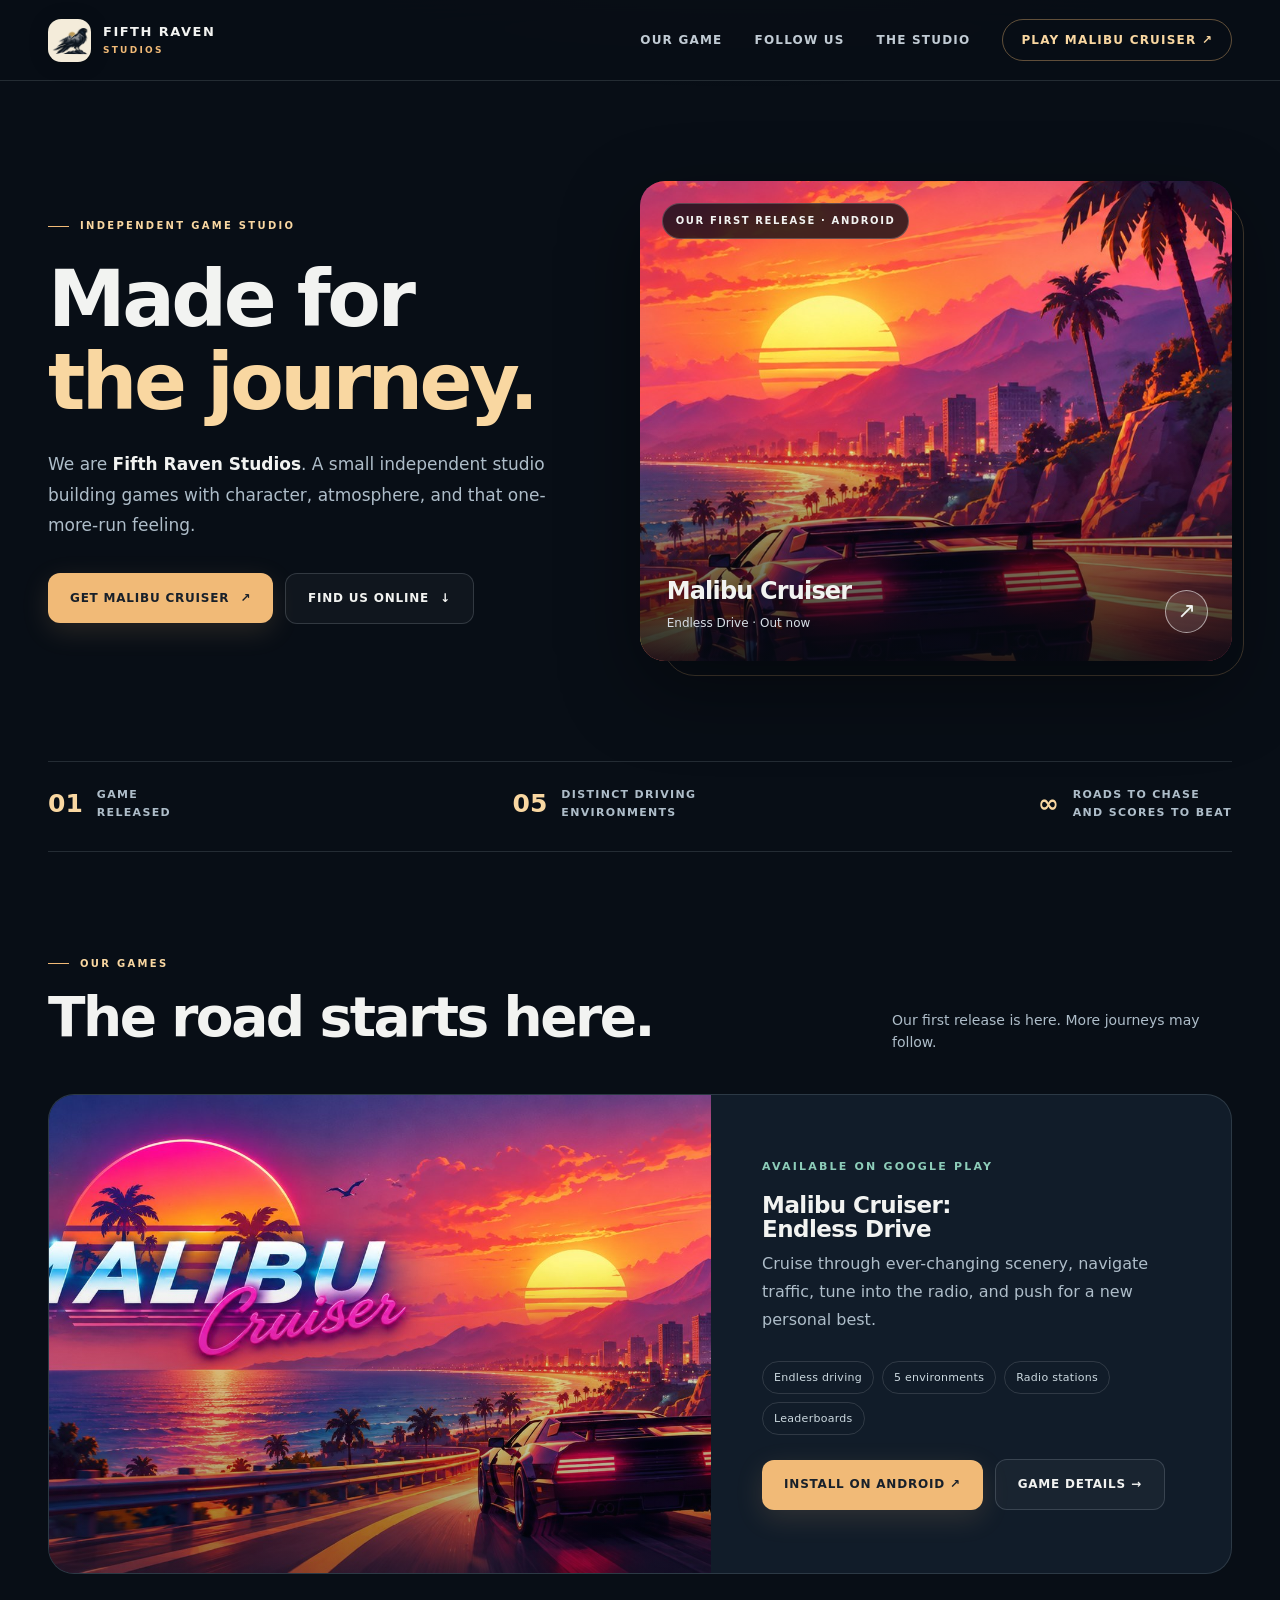
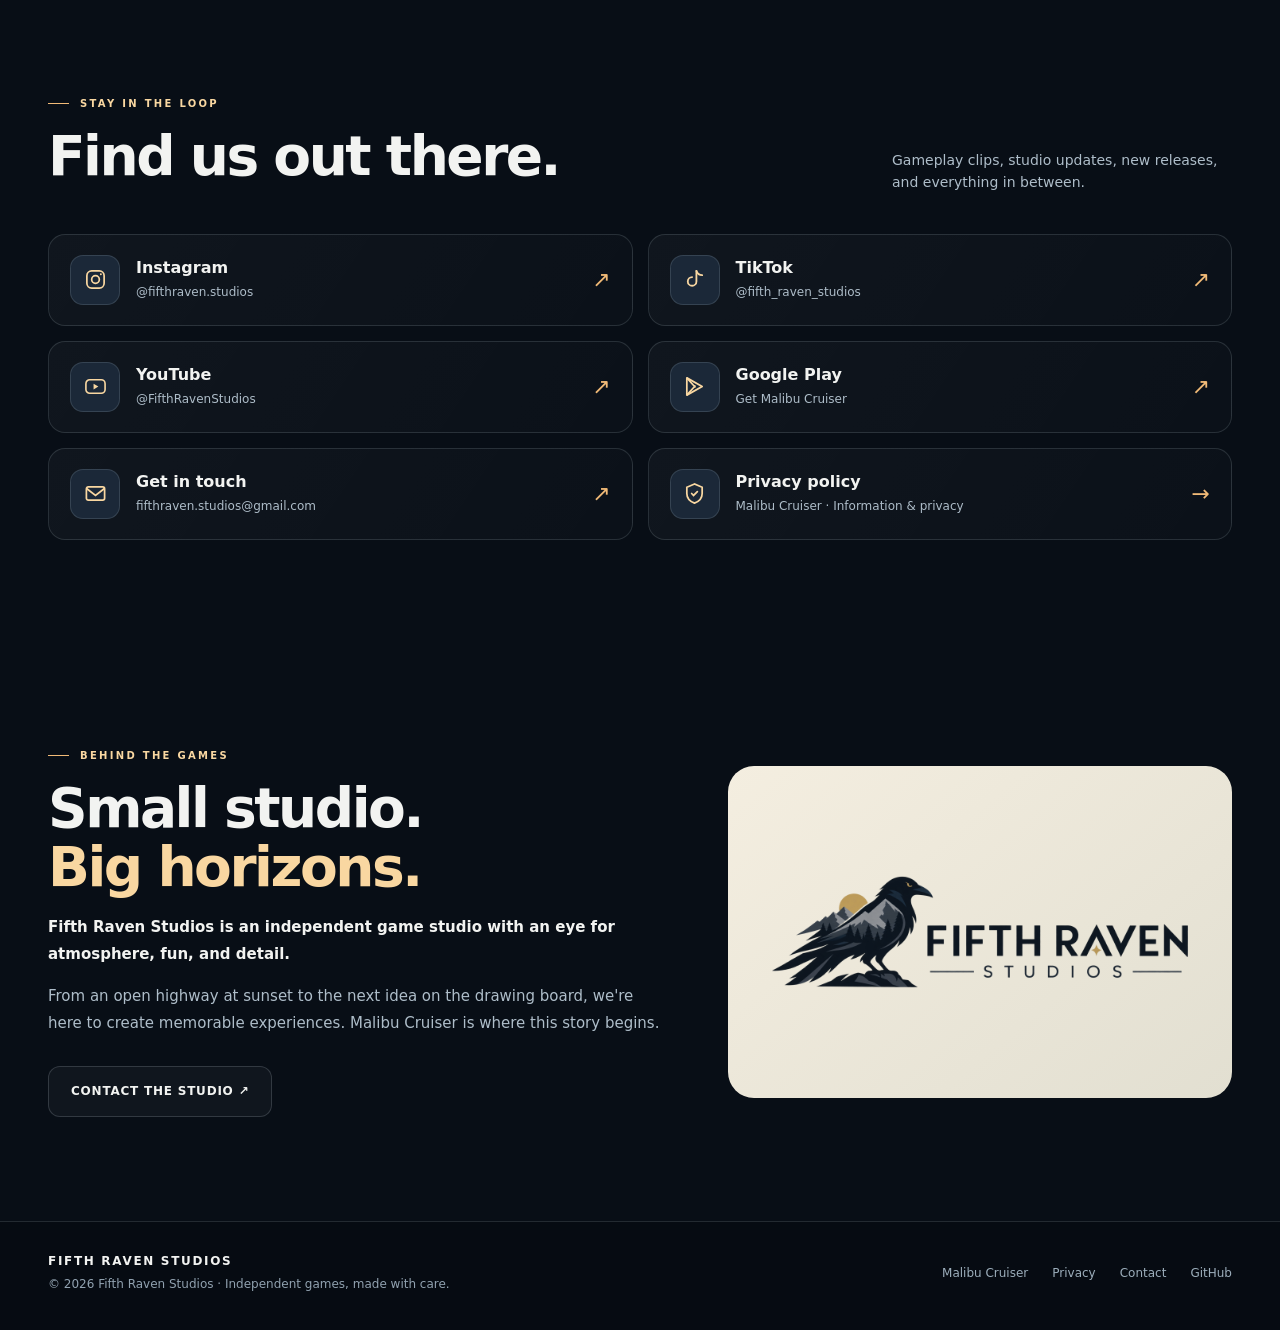
==== index.html @ c34f34d5 "Add files via upload" ====
<!doctype html>
<html lang="en">
<head>
 <meta charset="utf-8">
 <meta name="viewport" content="width=device-width, initial-scale=1">
 <meta name="theme-color" content="#080e16">
 <meta name="description" content="Fifth Raven Studios is an independent game studio. Discover Malibu Cruiser: Endless Drive, a free Android arcade driving game, and find our latest updates.">
 <meta property="og:type" content="website">
 <meta property="og:title" content="Fifth Raven Studios — Independent Games">
 <meta property="og:description" content="Independent games made to stay with you. Meet Malibu Cruiser and follow the journey.">
 <meta property="og:image" content="https://fifthraven-studios.github.io/assets/malibu-cover.jpg">
 <meta property="og:url" content="https://fifthraven-studios.github.io/">
 <meta name="twitter:card" content="summary_large_image">
 <link rel="canonical" href="https://fifthraven-studios.github.io/">
 <link rel="icon" href="/assets/icon-32.png" sizes="32x32">
 <link rel="apple-touch-icon" href="/assets/icon-192.png">
 <link rel="stylesheet" href="/assets/style.css">
 <title>Fifth Raven Studios — Independent Games</title>
</head>
<body>
 <header class="site-header"><div class="container nav">
  <a class="brand" href="/" aria-label="Fifth Raven Studios home"><img class="brand-icon" src="/assets/icon-192.png" alt="" width="43" height="43"><span class="brand-text"><span>FIFTH RAVEN</span><span>STUDIOS</span></span></a>
  <nav class="nav-links" aria-label="Main navigation"><a href="#games">Our game</a><a href="#links">Follow us</a><a href="#studio">The studio</a><a class="nav-cta" href="https://play.google.com/store/apps/details?id=com.fifthraven.malibucruiser" target="_blank" rel="noopener noreferrer">Play Malibu Cruiser ↗</a></nav>
  <details class="mobile-nav"><summary>Menu ☰</summary><nav class="mobile-menu" aria-label="Mobile navigation"><a href="#games">Our game</a><a href="#links">Follow us</a><a href="#studio">The studio</a><a href="/privacy/malibu-cruiser/">Privacy policy</a></nav></details>
 </div></header>
 <main>
  <section class="container hero" aria-labelledby="hero-title">
   <div>
    <div class="eyebrow">Independent game studio</div>
    <h1 id="hero-title">Made for<br><span class="gold">the journey.</span></h1>
    <p class="lead">We are <strong style="color:var(--text)">Fifth Raven Studios</strong>. A small independent studio building games with character, atmosphere, and that one-more-run feeling.</p>
    <div class="btn-row"><a class="btn btn-primary" href="https://play.google.com/store/apps/details?id=com.fifthraven.malibucruiser" target="_blank" rel="noopener noreferrer">Get Malibu Cruiser <span aria-hidden="true">↗</span></a><a class="btn btn-ghost" href="#links">Find us online <span aria-hidden="true">↓</span></a></div>
   </div>
   <a class="hero-art" href="/games/malibu-cruiser/" aria-label="Discover Malibu Cruiser">
    <div class="poster"><img src="/assets/malibu-scene.jpg" alt="Malibu Cruiser coastal sunset artwork, showing a car driving beside the ocean" width="779" height="882"><span class="poster-sticker">Our first release · Android</span><div class="poster-bottom"><span><strong>Malibu Cruiser</strong><small>Endless Drive · Out now</small></span><span class="circle-arrow" aria-hidden="true">↗</span></div></div>
   </a>
  </section>
  <div class="container metrics" aria-label="Studio at a glance"><div class="metric"><span class="metric-value">01</span><span class="metric-copy">Game<br>released</span></div><div class="metric"><span class="metric-value">05</span><span class="metric-copy">Distinct driving<br>environments</span></div><div class="metric"><span class="metric-value">∞</span><span class="metric-copy">Roads to chase<br>and scores to beat</span></div></div>
  <section class="container section" id="games" aria-labelledby="games-title"><div class="section-heading"><div><div class="eyebrow">Our games</div><h2 id="games-title">The road starts here.</h2></div><p>Our first release is here. More journeys may follow.</p></div>
   <article class="game-feature"><a class="game-img" href="/games/malibu-cruiser/" aria-label="Learn about Malibu Cruiser"><img src="/assets/malibu-cover.jpg" alt="Official Malibu Cruiser promotional artwork, sunset drive along the coastline" loading="lazy" width="1640" height="980"></a><div class="game-copy"><span class="label">Available on Google Play</span><h3>Malibu Cruiser:<br>Endless Drive</h3><p>Cruise through ever-changing scenery, navigate traffic, tune into the radio, and push for a new personal best.</p><div class="pills"><span class="pill">Endless driving</span><span class="pill">5 environments</span><span class="pill">Radio stations</span><span class="pill">Leaderboards</span></div><div class="btn-row"><a class="btn btn-primary" href="https://play.google.com/store/apps/details?id=com.fifthraven.malibucruiser" target="_blank" rel="noopener noreferrer">Install on Android ↗</a><a class="btn btn-ghost" href="/games/malibu-cruiser/">Game details →</a></div></div></article>
  </section>
  <section class="container section" id="links" aria-labelledby="links-title" style="padding-top:18px"><div class="section-heading"><div><div class="eyebrow">Stay in the loop</div><h2 id="links-title">Find us out there.</h2></div><p>Gameplay clips, studio updates, new releases, and everything in between.</p></div>
   <div class="link-grid">
    <a class="social-link" href="https://www.instagram.com/fifthraven.studios/" target="_blank" rel="noopener noreferrer"><span class="social-icon" aria-hidden="true"><svg viewBox="0 0 24 24" fill="none" stroke="currentColor" stroke-width="1.8"><rect x="3" y="3" width="18" height="18" rx="5"/><circle cx="12" cy="12" r="4"/><circle cx="17.6" cy="6.6" r="1" fill="currentColor" stroke="none"/></svg></span><span class="social-copy"><strong>Instagram</strong><small>@fifthraven.studios</small></span><span class="social-arrow" aria-hidden="true">↗</span></a>
    <a class="social-link" href="https://www.tiktok.com/@fifth_raven_studios" target="_blank" rel="noopener noreferrer"><span class="social-icon" aria-hidden="true"><svg viewBox="0 0 24 24" fill="none" stroke="currentColor" stroke-width="1.9" stroke-linecap="round" stroke-linejoin="round"><path d="M14 3v11a4.5 4.5 0 1 1-4.5-4.5"/><path d="M14 3c1.1 3 3.3 4.5 6 4.5"/></svg></span><span class="social-copy"><strong>TikTok</strong><small>@fifth_raven_studios</small></span><span class="social-arrow" aria-hidden="true">↗</span></a>
    <a class="social-link" href="https://www.youtube.com/@FifthRavenStudios" target="_blank" rel="noopener noreferrer"><span class="social-icon" aria-hidden="true"><svg viewBox="0 0 24 24" fill="none" stroke="currentColor" stroke-width="1.7"><rect x="2" y="5" width="20" height="14" rx="4"/><path d="m10 9 5 3-5 3z" fill="currentColor" stroke="none"/></svg></span><span class="social-copy"><strong>YouTube</strong><small>@FifthRavenStudios</small></span><span class="social-arrow" aria-hidden="true">↗</span></a>
    <a class="social-link" href="https://play.google.com/store/apps/details?id=com.fifthraven.malibucruiser" target="_blank" rel="noopener noreferrer"><span class="social-icon" aria-hidden="true"><svg viewBox="0 0 24 24" fill="none" stroke="currentColor" stroke-width="1.8" stroke-linejoin="round"><path d="m4 3 16 9L4 21z"/><path d="m4 3 9 10m-9 8 9-10"/></svg></span><span class="social-copy"><strong>Google Play</strong><small>Get Malibu Cruiser</small></span><span class="social-arrow" aria-hidden="true">↗</span></a>
    <a class="social-link" href="mailto:fifthraven.studios@gmail.com"><span class="social-icon" aria-hidden="true"><svg viewBox="0 0 24 24" fill="none" stroke="currentColor" stroke-width="1.8" stroke-linecap="round"><rect x="2.5" y="5" width="19" height="14" rx="2"/><path d="m3 7 9 7 9-7"/></svg></span><span class="social-copy"><strong>Get in touch</strong><small>fifthraven.studios@gmail.com</small></span><span class="social-arrow" aria-hidden="true">↗</span></a>
    <a class="social-link" href="/privacy/malibu-cruiser/"><span class="social-icon" aria-hidden="true"><svg viewBox="0 0 24 24" fill="none" stroke="currentColor" stroke-width="1.8" stroke-linecap="round"><path d="M12 2 4 5.5v6.4c0 5 3 8.2 8 10.1 5-1.9 8-5.1 8-10.1V5.5L12 2z"/><path d="m9 12 2 2 4-4"/></svg></span><span class="social-copy"><strong>Privacy policy</strong><small>Malibu Cruiser · Information & privacy</small></span><span class="social-arrow" aria-hidden="true">→</span></a>
   </div>
  </section>
  <section class="container section about" id="studio"><div><div class="eyebrow">Behind the games</div><h2>Small studio.<br><span class="gold">Big horizons.</span></h2><p class="emphasis">Fifth Raven Studios is an independent game studio with an eye for atmosphere, fun, and detail.</p><p>From an open highway at sunset to the next idea on the drawing board, we're here to create memorable experiences. Malibu Cruiser is where this story begins.</p><a class="btn btn-ghost" href="mailto:fifthraven.studios@gmail.com" style="margin-top:14px">Contact the studio ↗</a></div><div class="about-art"><img src="/assets/fifth-raven-logo.png" alt="Fifth Raven Studios logo featuring a raven, mountains, and a setting sun" loading="lazy" width="2172" height="724"></div></section>
 </main>
 <footer class="site-footer"><div class="container footer-inner"><div class="footer-left"><strong>FIFTH RAVEN STUDIOS</strong>© 2026 Fifth Raven Studios · Independent games, made with care.</div><nav class="footer-links" aria-label="Footer"><a href="/games/malibu-cruiser/">Malibu Cruiser</a><a href="/privacy/malibu-cruiser/">Privacy</a><a href="mailto:fifthraven.studios@gmail.com">Contact</a><a href="https://github.com/fifthraven-studios" target="_blank" rel="noopener noreferrer">GitHub</a></nav></div></footer>
</body>
</html>
---- assets/style.css ----
:root{
 color-scheme:dark; --bg:#080e16;--bg2:#0c1520;--panel:#111c29;--panel2:#162332;--line:rgba(201,217,226,.15);--text:#f2f3f1;--muted:#aebdc9;--gold:#f1ba77;--gold2:#f9d7a1;--mint:#8dcdb9;--radius:24px;--page:1184px;
}
*,*::before,*::after{box-sizing:border-box}
html{scroll-behavior:smooth}
body{margin:0;font-family:Inter,ui-sans-serif,system-ui,-apple-system,BlinkMacSystemFont,"Segoe UI",sans-serif;background:var(--bg);color:var(--text);line-height:1.56;-webkit-font-smoothing:antialiased}
body:before{content:"";position:fixed;pointer-events:none;inset:0;background:radial-gradient(ellipse 80% 38% at 58% -16%,rgba(87,128,151,.18),transparent 68%);z-index:-1}
::selection{background:var(--gold);color:var(--bg)}
a{color:inherit;text-decoration:none}
a:hover{color:var(--gold2)}
button,a{ -webkit-tap-highlight-color:transparent}
:focus-visible{outline:3px solid var(--gold);outline-offset:4px;border-radius:5px}
img{max-width:100%;display:block}
.container{width:min(calc(100% - 44px),var(--page));margin-inline:auto}
header.site-header{position:sticky;top:0;z-index:50;background:rgba(8,14,22,.9);backdrop-filter:blur(16px);border-bottom:1px solid var(--line)}
.nav{min-height:80px;display:flex;align-items:center;justify-content:space-between;gap:22px}
.brand{display:flex;align-items:center;gap:12px;flex:0 0 auto}
.brand-icon{height:43px;width:43px;object-fit:cover;border-radius:13px;box-shadow:0 2px 20px rgba(0,0,0,.2)}
.brand-text{display:flex;flex-direction:column;line-height:1.13;letter-spacing:.115em;font-size:13px;font-weight:850}
.brand-text span:last-child{letter-spacing:.25em;font-size:9px;font-weight:600;color:var(--gold);margin-top:6px}
.nav-links{display:flex;align-items:center;gap:32px}
.nav-links a{font-weight:600;font-size:12px;letter-spacing:.1em;text-transform:uppercase;color:#c1cbd4;transition:color .2s}
.nav-links a:hover,.nav-links a[aria-current=page]{color:var(--gold2)}
.nav-cta{padding:11px 18px;border:1px solid rgba(241,186,119,.38);border-radius:999px!important;color:var(--gold2)!important}
.mobile-nav{display:none;position:relative}
.mobile-nav summary{list-style:none;cursor:pointer;padding:10px 16px;background:var(--panel);border:1px solid var(--line);border-radius:10px;font-size:13px;font-weight:700}
.mobile-nav summary::-webkit-details-marker{display:none}
.mobile-menu{position:absolute;right:0;top:46px;width:210px;display:grid;gap:0;padding:8px;background:var(--panel2);border:1px solid var(--line);border-radius:14px;box-shadow:0 15px 40px #0007}
.mobile-menu a{padding:12px;font-weight:650;font-size:13px;border-radius:8px}.mobile-menu a:hover{background:#263445}
.eyebrow{display:flex;align-items:center;gap:11px;text-transform:uppercase;letter-spacing:.23em;font-weight:800;font-size:10px;color:var(--gold2)}
.eyebrow:before{content:"";width:21px;height:1px;background:var(--gold)}
h1,h2,h3,p{margin-top:0}
h1,h2,h3{line-height:1.06;letter-spacing:-.045em}
h1{font-size:clamp(45px,6.1vw,93px);font-weight:840;margin:24px 0 26px}
h2{font-size:clamp(32px,4.3vw,55px);font-weight:815;margin:16px 0 18px}
h3{font-size:23px;font-weight:780;letter-spacing:-.025em;margin-bottom:8px}
.lead{font-size:17px;line-height:1.8;color:var(--muted);max-width:550px}
.soft{color:var(--muted)}
.gold{color:var(--gold2)}
.mint{color:var(--mint)}
.btn{display:inline-flex;align-items:center;justify-content:center;gap:11px;padding:15px 22px;border-radius:12px;font-weight:800;font-size:12px;letter-spacing:.065em;text-transform:uppercase;min-height:50px;transition:transform .2s,background .2s,border .2s;white-space:nowrap}
.btn:hover{transform:translateY(-2px);color:inherit}
.btn-primary{background:var(--gold);color:#18202a;box-shadow:0 8px 28px rgba(241,186,119,.14)}
.btn-primary:hover{background:var(--gold2);color:#18202a}
.btn-ghost{background:rgba(255,255,255,.035);border:1px solid rgba(220,232,240,.17);color:var(--text)}
.btn-ghost:hover{border-color:var(--gold)}
.btn svg,.social-icon svg{width:19px;height:19px;flex-shrink:0}
.btn-row{display:flex;align-items:center;gap:12px;flex-wrap:wrap;margin-top:32px}
.hero{display:grid;grid-template-columns:.96fr 1.04fr;gap:45px;align-items:center;padding:100px 0 100px}
.hero h1 span{display:block}
.hero .lead{margin-bottom:0}
.hero-art{position:relative;min-height:480px;isolation:isolate}
.hero-art::after{content:"";position:absolute;inset:20px -12px -15px 23px;border:1px solid rgba(241,186,119,.25);border-radius:32px;z-index:-1}
.poster{position:absolute;inset:0;border-radius:25px;background:#1e243b;overflow:hidden;box-shadow:0 28px 80px rgba(0,0,0,.40)}
.poster img{width:100%;height:100%;object-fit:cover;object-position:62% center}
.poster:after{content:"";position:absolute;inset:0;background:linear-gradient(0deg,rgba(6,10,18,.88) 0%,transparent 50%)}
.poster-sticker{position:absolute;z-index:2;top:22px;left:22px;background:rgba(8,14,22,.76);border:1px solid rgba(255,255,255,.2);border-radius:999px;padding:9px 13px;font-size:10px;font-weight:780;letter-spacing:.16em;text-transform:uppercase;backdrop-filter:blur(9px)}
.poster-bottom{position:absolute;z-index:2;bottom:28px;left:27px;right:24px;display:flex;justify-content:space-between;gap:10px;align-items:end}
.poster-bottom strong{font-size:24px;letter-spacing:-.035em}.poster-bottom small{display:block;color:#d6dee5;font-size:12px;margin-top:4px}
.circle-arrow{width:43px;height:43px;flex:0 0 43px;border:1px solid #ffffff8c;border-radius:50%;display:grid;place-items:center;background:rgba(255,255,255,.1);font-size:22px}
.metrics{padding:22px 0 28px;border-top:1px solid var(--line);border-bottom:1px solid var(--line);display:flex;gap:35px;justify-content:space-between}
.metric{display:flex;align-items:center;gap:14px}.metric-value{font-size:25px;font-weight:850;color:var(--gold2)}.metric-copy{font-size:11px;line-height:1.55;text-transform:uppercase;letter-spacing:.12em;color:var(--muted);font-weight:650}
.section{padding:104px 0}
.section-heading{display:flex;align-items:flex-end;justify-content:space-between;gap:25px;margin-bottom:30px}.section-heading p{color:var(--muted);max-width:340px;font-size:14px;margin:0 0 10px}
.game-feature{display:grid;grid-template-columns:1.12fr .88fr;min-height:480px;border:1px solid var(--line);border-radius:26px;overflow:hidden;background:var(--panel)}
.game-img{position:relative;min-height:390px}.game-img img{width:100%;height:100%;object-fit:cover;object-position:center}
.game-img:after{content:"";position:absolute;inset:0;background:linear-gradient(0deg,rgba(5,9,14,.43),transparent 65%)}
.game-copy{padding:clamp(25px,4vw,58px);display:flex;flex-direction:column;justify-content:center}
.game-copy .label{color:var(--mint);font-weight:800;text-transform:uppercase;letter-spacing:.2em;font-size:11px;margin-bottom:18px}
.game-copy p{color:var(--muted);line-height:1.75;margin-bottom:12px}
.pills{display:flex;gap:8px;flex-wrap:wrap;margin-top:15px}.pill{border:1px solid rgba(255,255,255,.13);color:#ccd9e0;border-radius:50px;padding:7px 11px;font-size:11px;letter-spacing:.025em}
.game-copy .btn-row{margin-top:24px}
.link-grid{display:grid;grid-template-columns:repeat(2,1fr);gap:15px}
.social-link{display:flex;align-items:center;gap:16px;min-height:92px;border:1px solid var(--line);border-radius:17px;padding:18px 21px;background:linear-gradient(124deg,rgba(255,255,255,.035),rgba(255,255,255,.015));transition:transform .2s,border-color .2s}
.social-link:hover{transform:translateY(-3px);border-color:rgba(241,186,119,.5);color:var(--text)}
.social-icon{width:50px;height:50px;flex:0 0 50px;display:grid;place-items:center;border:1px solid var(--line);border-radius:13px;background:#1b2838;color:var(--gold2)}
.social-icon svg{width:23px;height:23px}
.social-copy{flex:1}.social-copy strong{display:block;font-size:16px;line-height:1.25}.social-copy small{display:block;font-size:12px;color:var(--muted);margin-top:5px;word-break:break-word}.social-arrow{font-size:22px;color:var(--gold)}
.about{display:grid;grid-template-columns:1fr .82fr;align-items:center;gap:66px}
.about-art{padding:36px;background:linear-gradient(140deg,#f4eee0,#e2dfd1);border-radius:26px;min-height:280px;display:grid;place-items:center;overflow:hidden}
.about-art img{width:100%;max-height:260px;object-fit:contain}
.about p{color:var(--muted);font-size:15px;line-height:1.8}
.about .emphasis{color:var(--text);font-weight:650}
footer.site-footer{border-top:1px solid var(--line);padding:30px 0 36px;background:#060b12}
.footer-inner{display:flex;justify-content:space-between;gap:25px;align-items:center}
.footer-left{font-size:12px;color:#91a2b0}.footer-left strong{font-size:12px;display:block;letter-spacing:.14em;color:var(--text);margin-bottom:5px}
.footer-links{display:flex;gap:24px;flex-wrap:wrap}.footer-links a{font-size:12px;color:#9caebb}.footer-links a:hover{color:var(--gold)}
.game-hero{padding:78px 0 30px}.breadcrumbs{font-size:12px;color:var(--muted);margin-bottom:24px}.breadcrumbs a{color:var(--gold2)}
.game-hero h1{margin:14px 0 10px;max-width:900px}.game-hero .lead{margin:0 0 20px}
.wide-banner{aspect-ratio:16/7;min-height:280px;border-radius:26px;overflow:hidden;border:1px solid var(--line);margin:28px 0 15px}.wide-banner img{width:100%;height:100%;object-fit:cover;object-position:center}
.features{display:grid;grid-template-columns:repeat(3,1fr);gap:16px}.feature-card{border:1px solid var(--line);border-radius:20px;padding:30px 25px;background:var(--panel)}.feature-card .number{color:var(--gold);font-weight:850;font-size:12px;letter-spacing:.2em}.feature-card h3{margin-top:17px}.feature-card p{color:var(--muted);font-size:14px;line-height:1.7;margin-bottom:0}
.cta-strip{border:1px solid rgba(241,186,119,.2);border-radius:22px;padding:36px;background:radial-gradient(ellipse 60% 190% at 100% 0%,rgba(241,186,119,.18),transparent 90%),var(--panel);display:flex;align-items:center;gap:30px;justify-content:space-between}.cta-strip h2{font-size:clamp(24px,3vw,38px);margin:8px 0}.cta-strip p{font-size:14px;color:var(--muted);margin:0}
.legal{max-width:800px;padding:65px 0 110px}.legal h1{font-size:clamp(36px,5vw,65px)}.legal p{color:var(--muted);line-height:1.8}
.visually-hidden{position:absolute!important;clip:rect(0,0,0,0);height:1px;width:1px;overflow:hidden;white-space:nowrap}
@media(max-width:1040px){.hero{gap:32px}.hero-art{min-height:440px}.about{gap:35px}.game-feature{grid-template-columns:1fr 1fr}}
@media(max-width:800px){.container{width:min(calc(100% - 32px),var(--page))}.nav{min-height:70px}.nav-links{display:none}.mobile-nav{display:block}.hero{grid-template-columns:1fr;padding:60px 0 52px;gap:40px}.hero h1{font-size:clamp(50px,9vw,73px)}.hero-art{min-height:380px}.metrics{flex-wrap:wrap;gap:20px}.metric{flex:1 1 170px}.section{padding:76px 0}.game-feature{grid-template-columns:1fr}.game-img{min-height:350px}.game-copy{padding:35px}.about{grid-template-columns:1fr}.about-art{order:2}.features{grid-template-columns:1fr}.footer-inner{align-items:flex-start;flex-direction:column}}
@media(max-width:580px){.brand-text{font-size:12px}.brand-icon{width:39px;height:39px}.hero{padding:48px 0 45px}.hero h1{font-size:clamp(47px,11.3vw,68px);margin:19px 0}.hero .lead{font-size:15px;line-height:1.75}.hero-art{min-height:350px}.poster-bottom strong{font-size:21px}.metrics{gap:14px;padding:22px 0}.metric{flex:1 1 110px;align-items:flex-start;gap:10px}.metric-value{font-size:19px}.metric-copy{font-size:9px}.section{padding:65px 0}.section-heading{display:block}.section-heading p{margin-top:8px}.link-grid{grid-template-columns:1fr}.social-link{min-height:76px;padding:13px 15px}.social-icon{width:45px;height:45px;flex-basis:45px}.about-art{padding:15px;min-height:210px}.wide-banner{min-height:200px;aspect-ratio:4/3}.game-hero{padding:48px 0 15px}.game-hero h1{font-size:clamp(48px,10vw,68px)}.cta-strip{align-items:flex-start;flex-direction:column;padding:26px}.btn-row .btn{width:100%}.btn{font-size:11px}.game-img{min-height:260px}}
@media(prefers-reduced-motion:reduce){html{scroll-behavior:auto}.btn,.social-link{transition:none}}
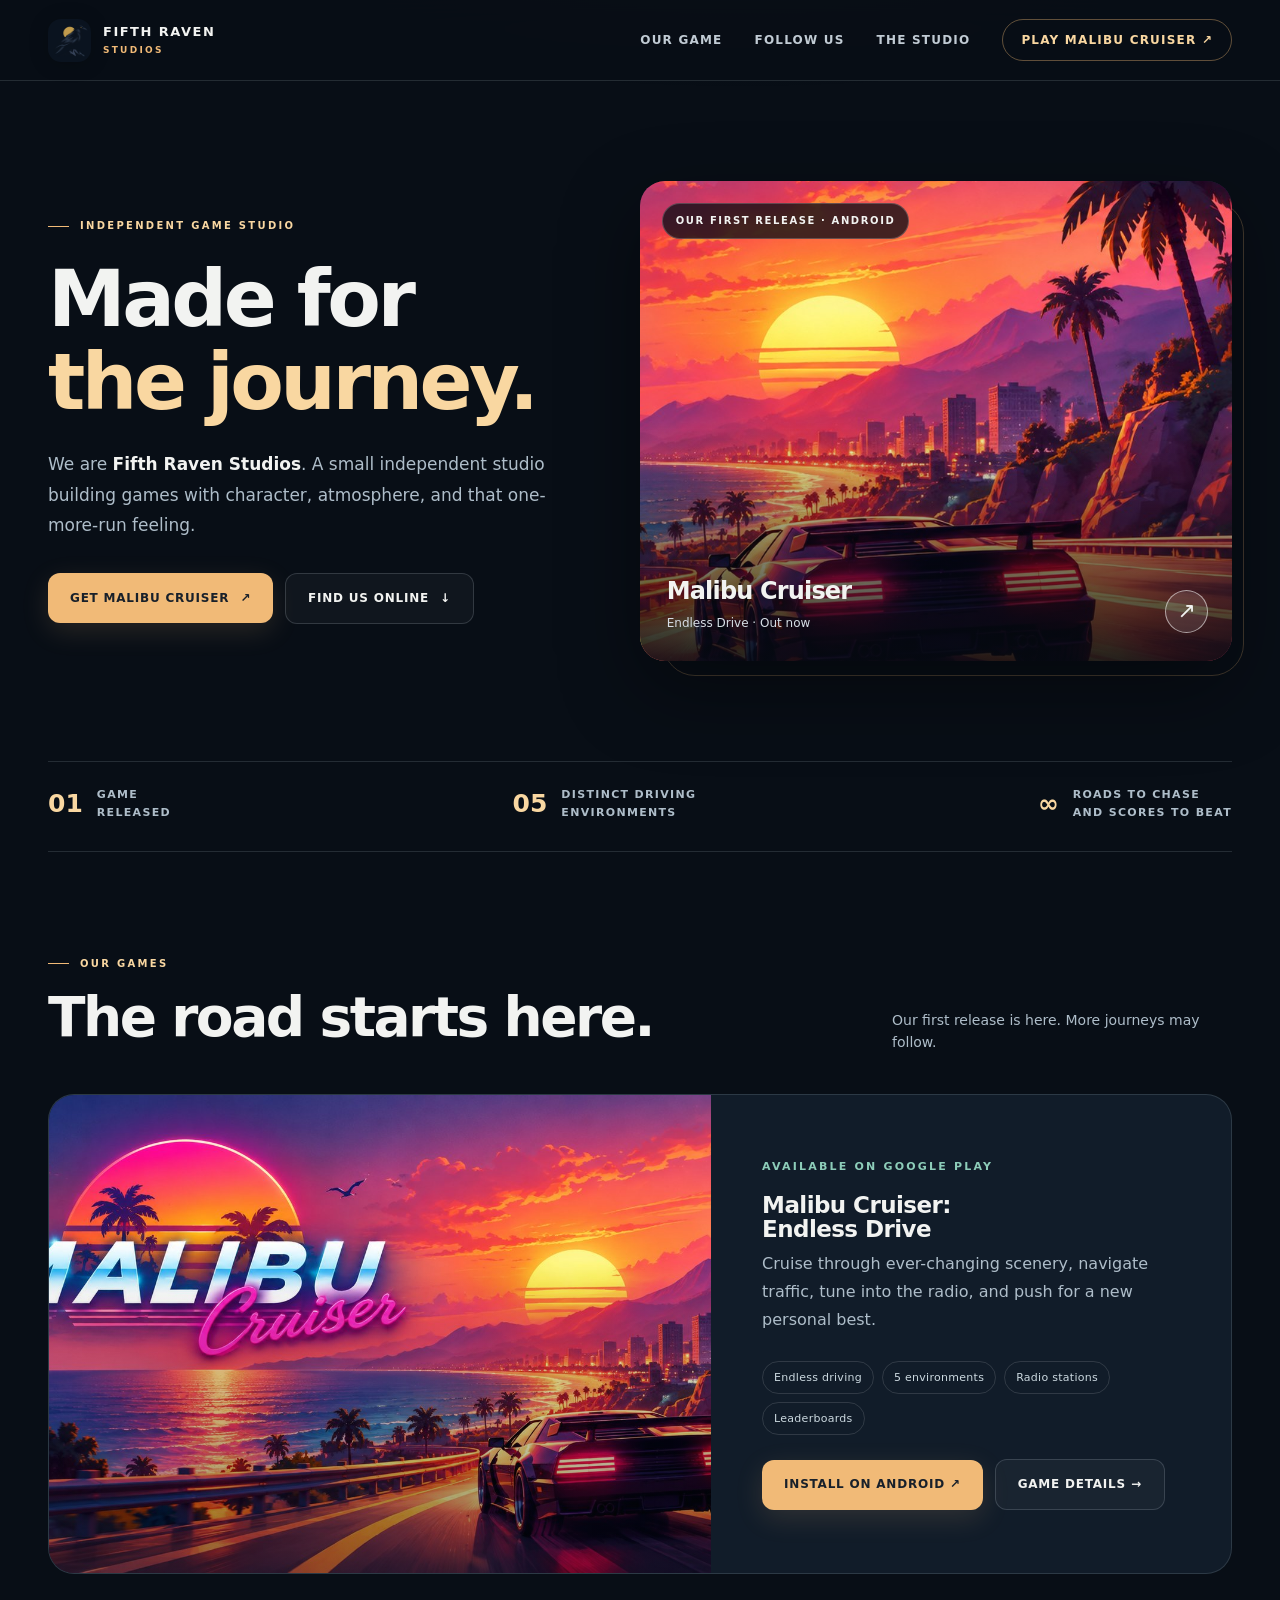
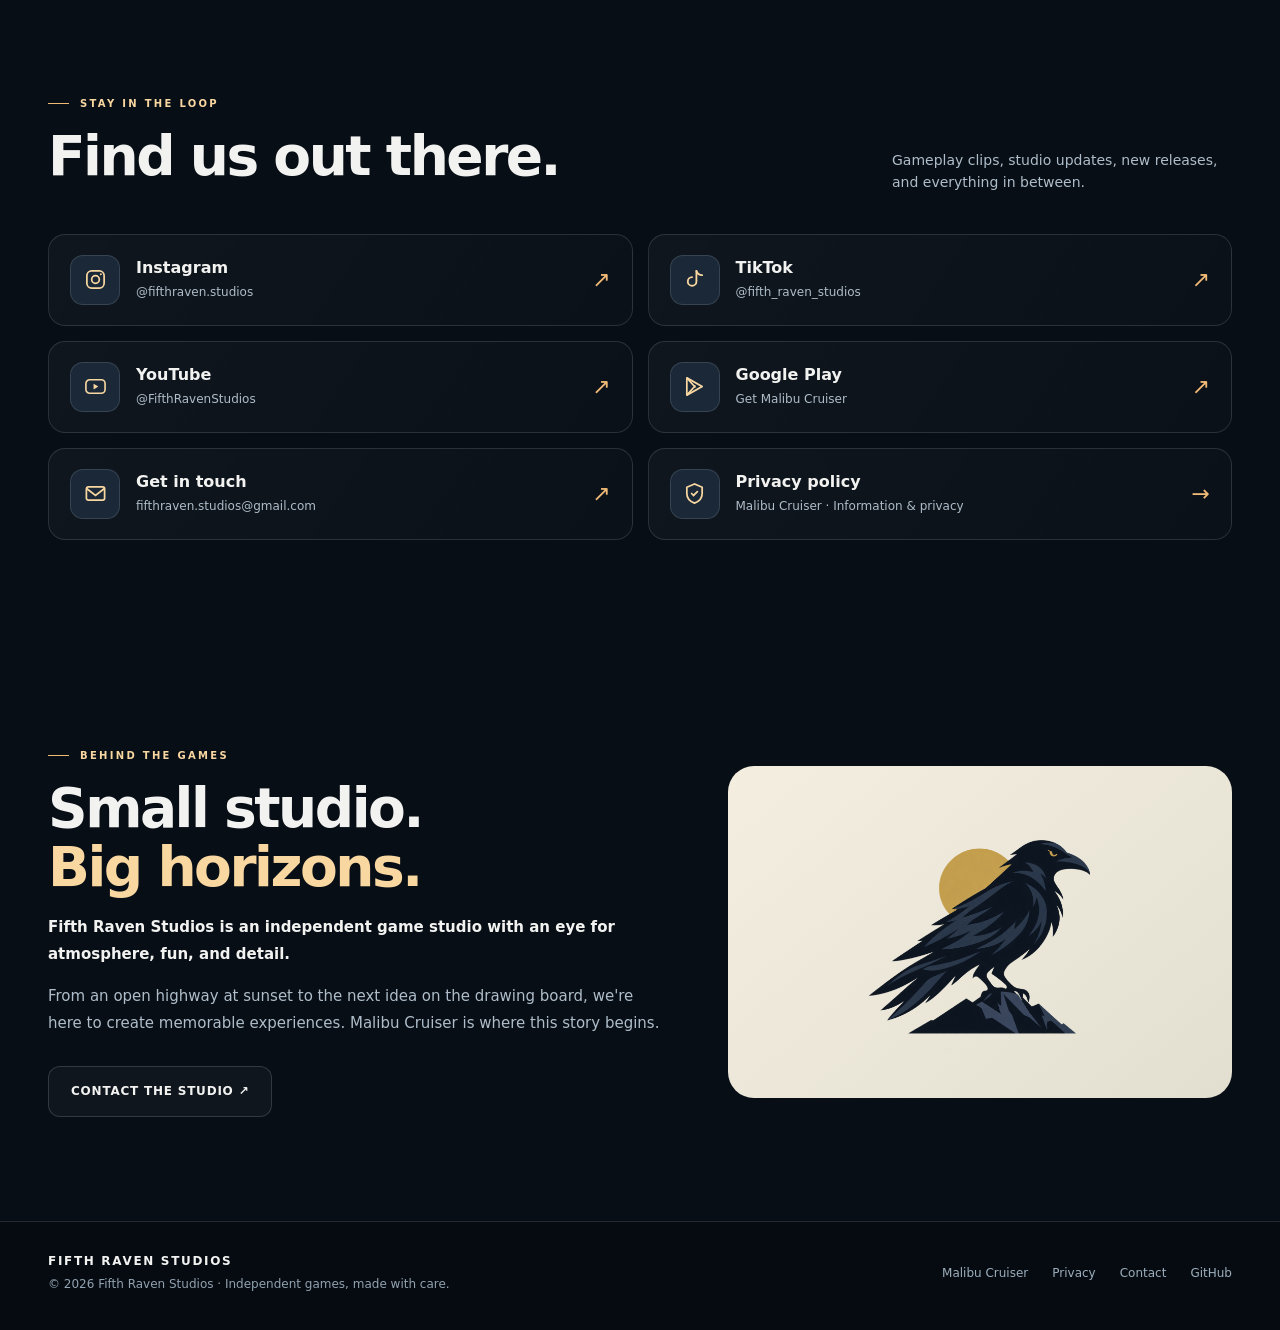
==== commit b601ef56: "Add files via upload" ====
--- a/index.html
+++ b/index.html
@@ -12,14 +12,14 @@
  <meta property="og:url" content="https://fifthraven-studios.github.io/">
  <meta name="twitter:card" content="summary_large_image">
  <link rel="canonical" href="https://fifthraven-studios.github.io/">
- <link rel="icon" href="/assets/icon-32.png" sizes="32x32">
- <link rel="apple-touch-icon" href="/assets/icon-192.png">
+ <link rel="icon" href="/assets/icon-32.png?v=official" sizes="32x32">
+ <link rel="apple-touch-icon" href="/assets/icon-192.png?v=official">
  <link rel="stylesheet" href="/assets/style.css">
  <title>Fifth Raven Studios — Independent Games</title>
 </head>
 <body>
  <header class="site-header"><div class="container nav">
-  <a class="brand" href="/" aria-label="Fifth Raven Studios home"><img class="brand-icon" src="/assets/icon-192.png" alt="" width="43" height="43"><span class="brand-text"><span>FIFTH RAVEN</span><span>STUDIOS</span></span></a>
+  <a class="brand" href="/" aria-label="Fifth Raven Studios home"><img class="brand-icon" src="/assets/icon-192.png?v=official" alt="" width="43" height="43"><span class="brand-text"><span>FIFTH RAVEN</span><span>STUDIOS</span></span></a>
   <nav class="nav-links" aria-label="Main navigation"><a href="#games">Our game</a><a href="#links">Follow us</a><a href="#studio">The studio</a><a class="nav-cta" href="https://play.google.com/store/apps/details?id=com.fifthraven.malibucruiser" target="_blank" rel="noopener noreferrer">Play Malibu Cruiser ↗</a></nav>
   <details class="mobile-nav"><summary>Menu ☰</summary><nav class="mobile-menu" aria-label="Mobile navigation"><a href="#games">Our game</a><a href="#links">Follow us</a><a href="#studio">The studio</a><a href="/privacy/malibu-cruiser/">Privacy policy</a></nav></details>
  </div></header>
@@ -49,7 +49,7 @@
     <a class="social-link" href="/privacy/malibu-cruiser/"><span class="social-icon" aria-hidden="true"><svg viewBox="0 0 24 24" fill="none" stroke="currentColor" stroke-width="1.8" stroke-linecap="round"><path d="M12 2 4 5.5v6.4c0 5 3 8.2 8 10.1 5-1.9 8-5.1 8-10.1V5.5L12 2z"/><path d="m9 12 2 2 4-4"/></svg></span><span class="social-copy"><strong>Privacy policy</strong><small>Malibu Cruiser · Information & privacy</small></span><span class="social-arrow" aria-hidden="true">→</span></a>
    </div>
   </section>
-  <section class="container section about" id="studio"><div><div class="eyebrow">Behind the games</div><h2>Small studio.<br><span class="gold">Big horizons.</span></h2><p class="emphasis">Fifth Raven Studios is an independent game studio with an eye for atmosphere, fun, and detail.</p><p>From an open highway at sunset to the next idea on the drawing board, we're here to create memorable experiences. Malibu Cruiser is where this story begins.</p><a class="btn btn-ghost" href="mailto:fifthraven.studios@gmail.com" style="margin-top:14px">Contact the studio ↗</a></div><div class="about-art"><img src="/assets/fifth-raven-logo.png" alt="Fifth Raven Studios logo featuring a raven, mountains, and a setting sun" loading="lazy" width="2172" height="724"></div></section>
+  <section class="container section about" id="studio"><div><div class="eyebrow">Behind the games</div><h2>Small studio.<br><span class="gold">Big horizons.</span></h2><p class="emphasis">Fifth Raven Studios is an independent game studio with an eye for atmosphere, fun, and detail.</p><p>From an open highway at sunset to the next idea on the drawing board, we're here to create memorable experiences. Malibu Cruiser is where this story begins.</p><a class="btn btn-ghost" href="mailto:fifthraven.studios@gmail.com" style="margin-top:14px">Contact the studio ↗</a></div><div class="about-art"><img src="/assets/fifth-raven-logo.png?v=official" alt="Fifth Raven Studios logo featuring a raven, mountains, and a setting sun" loading="lazy" width="1024" height="1024"></div></section>
  </main>
  <footer class="site-footer"><div class="container footer-inner"><div class="footer-left"><strong>FIFTH RAVEN STUDIOS</strong>© 2026 Fifth Raven Studios · Independent games, made with care.</div><nav class="footer-links" aria-label="Footer"><a href="/games/malibu-cruiser/">Malibu Cruiser</a><a href="/privacy/malibu-cruiser/">Privacy</a><a href="mailto:fifthraven.studios@gmail.com">Contact</a><a href="https://github.com/fifthraven-studios" target="_blank" rel="noopener noreferrer">GitHub</a></nav></div></footer>
 </body>
